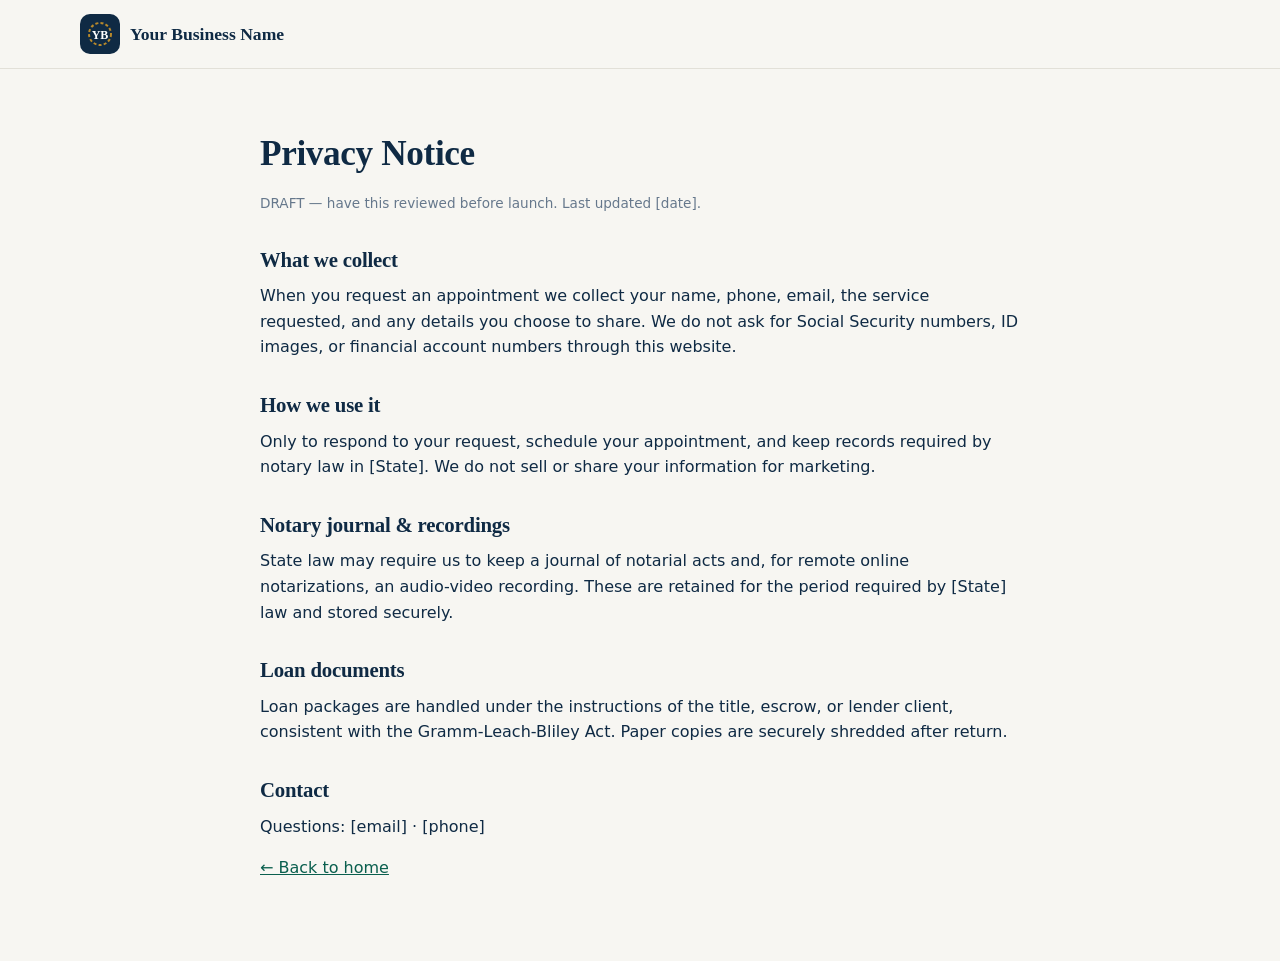
==== privacy.html @ a5ac2880 "Initial draft: notary, loan signing, and LLC formation site Static site with three service tabs, req" ====
<!doctype html>
<html lang="en">
<head>
  <meta charset="utf-8">
  <meta name="viewport" content="width=device-width, initial-scale=1">
  <meta http-equiv="Content-Security-Policy" content="default-src 'self'; script-src 'self'; style-src 'self' https://fonts.googleapis.com; font-src https://fonts.gstatic.com; img-src 'self' data:; base-uri 'self'; object-src 'none'; upgrade-insecure-requests">
  <meta name="referrer" content="strict-origin-when-cross-origin">
  <title>Privacy Notice | Your Business Name</title>
  <link rel="icon" href="assets/logo-mark.svg" type="image/svg+xml">
  <link rel="stylesheet" href="https://fonts.googleapis.com/css2?family=IBM+Plex+Sans:wght@400;500;600&family=IBM+Plex+Serif:wght@500;600&display=swap">
  <link rel="stylesheet" href="css/styles.css">
</head>
<body>
  <header class="site-header">
    <div class="container header-inner">
      <a class="brand" href="./"><img src="assets/logo-placeholder.svg" alt="" width="40" height="40"><span class="brand-name">Your Business Name</span></a>
    </div>
  </header>
  <main class="container page">
    <h1>Privacy Notice</h1>
    <p class="fine">DRAFT — have this reviewed before launch. Last updated [date].</p>
    <h2>What we collect</h2>
    <p>When you request an appointment we collect your name, phone, email, the service requested, and any details you choose to share. We do not ask for Social Security numbers, ID images, or financial account numbers through this website.</p>
    <h2>How we use it</h2>
    <p>Only to respond to your request, schedule your appointment, and keep records required by notary law in [State]. We do not sell or share your information for marketing.</p>
    <h2>Notary journal &amp; recordings</h2>
    <p>State law may require us to keep a journal of notarial acts and, for remote online notarizations, an audio-video recording. These are retained for the period required by [State] law and stored securely.</p>
    <h2>Loan documents</h2>
    <p>Loan packages are handled under the instructions of the title, escrow, or lender client, consistent with the Gramm-Leach-Bliley Act. Paper copies are securely shredded after return.</p>
    <h2>Contact</h2>
    <p>Questions: [email] · [phone]</p>
    <p><a href="./">← Back to home</a></p>
  </main>
</body>
</html>
---- css/styles.css ----
/* ==========================================================
   Design tokens — update these when the final logo/brand colors arrive
   ========================================================== */
:root {
  --ink: #0f2a44;          /* deep navy: trust, finance */
  --ink-soft: #3d5168;
  --muted: #66788c;
  --accent: #0e7c66;       /* evergreen: action, approval */
  --accent-dark: #0a5f4e;
  --gold: #b8892b;         /* seal accent, used sparingly */
  --bg: #f7f6f2;
  --surface: #ffffff;
  --line: #e2e0d8;
  --tint: #eef3f1;
  --radius: 14px;
  --shadow: 0 1px 2px rgba(15, 42, 68, .06), 0 8px 24px rgba(15, 42, 68, .06);
  --font-sans: "IBM Plex Sans", system-ui, -apple-system, "Segoe UI", sans-serif;
  --font-serif: "IBM Plex Serif", Georgia, serif;
}

*, *::before, *::after { box-sizing: border-box; }
html { scroll-behavior: smooth; -webkit-text-size-adjust: 100%; }
@media (prefers-reduced-motion: reduce) { html { scroll-behavior: auto; } * { transition: none !important; } }

body {
  margin: 0;
  font-family: var(--font-sans);
  font-size: 1rem;
  line-height: 1.6;
  color: var(--ink);
  background: var(--bg);
}
h1, h2, h3, h4 { font-family: var(--font-serif); font-weight: 600; line-height: 1.2; margin: 0 0 .5em; letter-spacing: -.01em; }
p { margin: 0 0 1em; }
a { color: var(--accent-dark); }
img, svg { display: block; }

.container { width: min(1120px, 100% - 32px); margin-inline: auto; }
.visually-hidden { position: absolute !important; width: 1px; height: 1px; overflow: hidden; clip: rect(0 0 0 0); white-space: nowrap; }
.skip-link { position: absolute; left: 16px; top: -48px; background: var(--ink); color: #fff; padding: 8px 14px; border-radius: 8px; z-index: 100; }
.skip-link:focus { top: 12px; }
:focus-visible { outline: 3px solid var(--gold); outline-offset: 2px; }

/* ---------- Buttons ---------- */
.btn {
  display: inline-flex; align-items: center; justify-content: center; gap: 8px;
  padding: 12px 22px; border-radius: 999px; border: 1px solid var(--accent);
  background: var(--accent); color: #fff; font: 600 .95rem/1 var(--font-sans);
  text-decoration: none; cursor: pointer; transition: background .15s, transform .15s;
  white-space: nowrap;
}
.btn:hover { background: var(--accent-dark); }
.btn:active { transform: translateY(1px); }
.btn-ghost { background: transparent; color: #fff; border-color: rgba(255,255,255,.4); }
.btn-ghost:hover { background: rgba(255,255,255,.1); }
.btn-small { padding: 8px 16px; font-size: .875rem; }
.btn-block { width: 100%; }

/* ---------- Header ---------- */
.site-header { position: sticky; top: 0; z-index: 50; background: rgba(247,246,242,.92); backdrop-filter: blur(8px); border-bottom: 1px solid var(--line); }
.header-inner { display: flex; align-items: center; justify-content: space-between; height: 68px; gap: 16px; }
.brand { display: flex; align-items: center; gap: 10px; text-decoration: none; color: var(--ink); }
.brand-name { font-family: var(--font-serif); font-weight: 600; font-size: 1.1rem; margin: 0; }
.header-nav { display: flex; align-items: center; gap: 22px; }
.header-nav a:not(.btn) { color: var(--ink-soft); text-decoration: none; font-weight: 500; font-size: .95rem; }
.header-nav a:not(.btn):hover { color: var(--ink); }

/* ---------- Hero ---------- */
.hero {
  background:
    radial-gradient(900px 400px at 85% -10%, rgba(14,124,102,.35), transparent 60%),
    linear-gradient(160deg, #0f2a44 0%, #12334f 60%, #0d2438 100%);
  color: #fff; padding: 88px 0 120px;
}
.hero-inner { max-width: 760px; }
.eyebrow { text-transform: uppercase; letter-spacing: .14em; font-size: .78rem; font-weight: 600; color: #cfe3dc; }
.hero h1 { font-size: clamp(2.1rem, 5vw, 3.4rem); color: #fff; }
.lede { font-size: 1.15rem; color: #d6dee7; max-width: 600px; }
.hero-actions { display: flex; flex-wrap: wrap; gap: 12px; margin: 28px 0 36px; }
.trust-row { list-style: none; padding: 0; margin: 0; display: flex; flex-wrap: wrap; gap: 10px 26px; font-size: .9rem; color: #c3cfdb; }
.trust-row li { display: flex; align-items: center; gap: 8px; }
.dot { width: 8px; height: 8px; border-radius: 50%; background: var(--gold); }

/* ---------- Tabs ---------- */
.services { margin-top: -64px; padding-bottom: 72px; }
.tabs {
  display: grid; grid-template-columns: repeat(3, 1fr); gap: 6px;
  background: var(--surface); padding: 6px; border-radius: 16px; box-shadow: var(--shadow);
  border: 1px solid var(--line);
}
.tab {
  display: flex; align-items: center; justify-content: center; gap: 10px;
  padding: 16px 12px; border: 0; border-radius: 11px; background: transparent;
  font: 600 1rem var(--font-sans); color: var(--ink-soft); cursor: pointer;
  transition: background .15s, color .15s;
}
.tab svg { width: 22px; height: 22px; fill: none; stroke: currentColor; stroke-width: 1.8; stroke-linecap: round; stroke-linejoin: round; flex-shrink: 0; }
.tab:hover { background: var(--tint); color: var(--ink); }
.tab[aria-selected="true"] { background: var(--ink); color: #fff; }

.panel { margin-top: 28px; background: var(--surface); border: 1px solid var(--line); border-radius: var(--radius); padding: clamp(22px, 4vw, 44px); box-shadow: var(--shadow); }
.panel:focus-visible { outline-offset: 4px; }
.panel-head { display: flex; justify-content: space-between; align-items: flex-start; gap: 24px; margin-bottom: 32px; }
.panel-head h3 { font-size: clamp(1.5rem, 3vw, 2rem); }
.panel-head p { color: var(--ink-soft); max-width: 640px; margin: 0; }

/* ---------- Cards ---------- */
.cards { display: grid; grid-template-columns: repeat(3, 1fr); gap: 18px; margin-bottom: 36px; }
.card { border: 1px solid var(--line); border-radius: 12px; padding: 22px; background: #fcfcfa; }
.card h4 { font-size: 1.15rem; }
.card p { color: var(--ink-soft); font-size: .95rem; }
.card ul, .checks { list-style: none; padding: 0; margin: 0; }
.card li, .checks li { position: relative; padding-left: 24px; margin: 6px 0; font-size: .95rem; }
.card li::before, .checks li::before {
  content: ""; position: absolute; left: 2px; top: .5em; width: 12px; height: 7px;
  border-left: 2px solid var(--accent); border-bottom: 2px solid var(--accent); transform: rotate(-45deg);
}
.card-featured { border: 2px solid var(--accent); background: var(--surface); box-shadow: var(--shadow); }
.tier { font: 600 1.05rem var(--font-serif); color: var(--ink); display: flex; align-items: center; gap: 8px; }
.badge { font: 600 .7rem var(--font-sans); text-transform: uppercase; letter-spacing: .08em; background: var(--tint); color: var(--accent-dark); padding: 3px 8px; border-radius: 999px; }
.price { font: 600 2rem var(--font-serif); color: var(--ink) !important; margin-bottom: 14px; }
.price span { font: 400 .9rem var(--font-sans); color: var(--muted); }

/* ---------- Split / steps / pricing ---------- */
.split { display: grid; grid-template-columns: 1fr 1fr; gap: 28px; margin-bottom: 28px; }
.section-label { font: 600 .78rem var(--font-sans); text-transform: uppercase; letter-spacing: .12em; color: var(--muted); margin-bottom: 14px; }
.steps { counter-reset: s; list-style: none; padding: 0; margin: 0; }
.steps li { counter-increment: s; position: relative; padding: 0 0 16px 44px; }
.steps li::before {
  content: counter(s); position: absolute; left: 0; top: -2px; width: 30px; height: 30px; border-radius: 50%;
  background: var(--tint); color: var(--accent-dark); font-weight: 600; display: grid; place-items: center; font-size: .9rem;
}
.pricing, .callout { background: var(--tint); border-radius: 12px; padding: 22px; }
.callout { background: #fbf6ea; border: 1px solid #efe1bf; }
.callout p { margin: 0; color: var(--ink-soft); font-size: .95rem; }
.pricing dl { margin: 0 0 12px; }
.pricing dl div { display: flex; justify-content: space-between; gap: 12px; padding: 9px 0; border-bottom: 1px dashed #c9d6d1; }
.pricing dt { color: var(--ink-soft); }
.pricing dd { margin: 0; font-weight: 600; font-variant-numeric: tabular-nums; text-align: right; }
.fine { font-size: .85rem; color: var(--muted); margin: 0; }

/* ---------- FAQ ---------- */
.faq { border-top: 1px solid var(--line); padding: 14px 0; }
.faq summary { cursor: pointer; font-weight: 600; list-style: none; display: flex; justify-content: space-between; gap: 12px; }
.faq summary::-webkit-details-marker { display: none; }
.faq summary::after { content: "+"; color: var(--accent); font-size: 1.3rem; line-height: 1; }
.faq[open] summary::after { content: "–"; }
.faq p { margin: 10px 0 0; color: var(--ink-soft); }

/* ---------- Request form ---------- */
.request { background: var(--surface); border-top: 1px solid var(--line); padding: 80px 0; }
.request-inner { display: grid; grid-template-columns: 1fr 1.1fr; gap: 56px; align-items: start; }
.request h2 { font-size: clamp(1.7rem, 3vw, 2.3rem); }
.request-inner > div > p { color: var(--ink-soft); }
.security-note { display: flex; gap: 14px; background: var(--tint); border-radius: 12px; padding: 18px; margin-top: 24px; }
.security-note svg { width: 26px; height: 26px; flex-shrink: 0; fill: none; stroke: var(--accent); stroke-width: 1.8; stroke-linejoin: round; }
.security-note p { margin: 0; font-size: .92rem; color: var(--ink-soft); }

.form { background: var(--bg); border: 1px solid var(--line); border-radius: var(--radius); padding: clamp(20px, 4vw, 32px); }
.field { display: flex; flex-direction: column; gap: 6px; margin-bottom: 16px; min-width: 0; }
.field-row { display: grid; grid-template-columns: 1fr 1fr; gap: 14px; }
.field label { font-weight: 600; font-size: .9rem; }
.optional { font-weight: 400; color: var(--muted); }
input, select, textarea {
  font: inherit; color: var(--ink); background: var(--surface); width: 100%;
  border: 1px solid #cfd5dc; border-radius: 10px; padding: 11px 13px;
}
input:focus, select:focus, textarea:focus { outline: none; border-color: var(--accent); box-shadow: 0 0 0 3px rgba(14,124,102,.18); }
input[aria-invalid="true"], select[aria-invalid="true"] { border-color: #b3261e; }
.consent { display: flex; gap: 10px; align-items: flex-start; font-size: .9rem; color: var(--ink-soft); margin: 4px 0 18px; }
.consent input { width: 18px; height: 18px; margin-top: 3px; flex-shrink: 0; accent-color: var(--accent); }
.hp { position: absolute; left: -9999px; width: 1px; height: 1px; overflow: hidden; }
.form-status { margin: 12px 0 0; font-size: .92rem; min-height: 1.4em; }
.form-status.is-error { color: #b3261e; }
.form-status.is-ok { color: var(--accent-dark); }

/* ---------- Footer ---------- */
.site-footer { background: var(--ink); color: #c3cfdb; padding: 44px 0; }
.site-footer .brand-name { color: #fff; margin-bottom: 6px; }
.site-footer .fine { color: #9fb0c2; }
.site-footer a { color: #cfe3dc; }
.footer-inner { display: grid; grid-template-columns: 1fr 2fr 1fr; gap: 28px; align-items: start; }

/* ---------- Simple content pages ---------- */
.page { padding: 64px 0; max-width: 760px; }
.page h1 { font-size: 2.2rem; }
.page h2 { font-size: 1.3rem; margin-top: 1.6em; }

/* ---------- Responsive ---------- */
@media (max-width: 900px) {
  .cards, .split, .request-inner, .footer-inner { grid-template-columns: 1fr; }
  .request-inner { gap: 32px; }
  .panel-head { flex-direction: column; }
}
@media (max-width: 640px) {
  .header-nav a:not(.btn) { display: none; }
  .hero { padding: 56px 0 100px; }
  .tab { flex-direction: column; gap: 6px; padding: 12px 6px; font-size: .82rem; text-align: center; }
  .field-row { grid-template-columns: 1fr; gap: 0; }
  .brand { min-width: 0; }
  .brand-name { font-size: 1rem; white-space: nowrap; overflow: hidden; text-overflow: ellipsis; }
  .header-nav .btn-small { padding: 8px 12px; font-size: .8rem; }
}
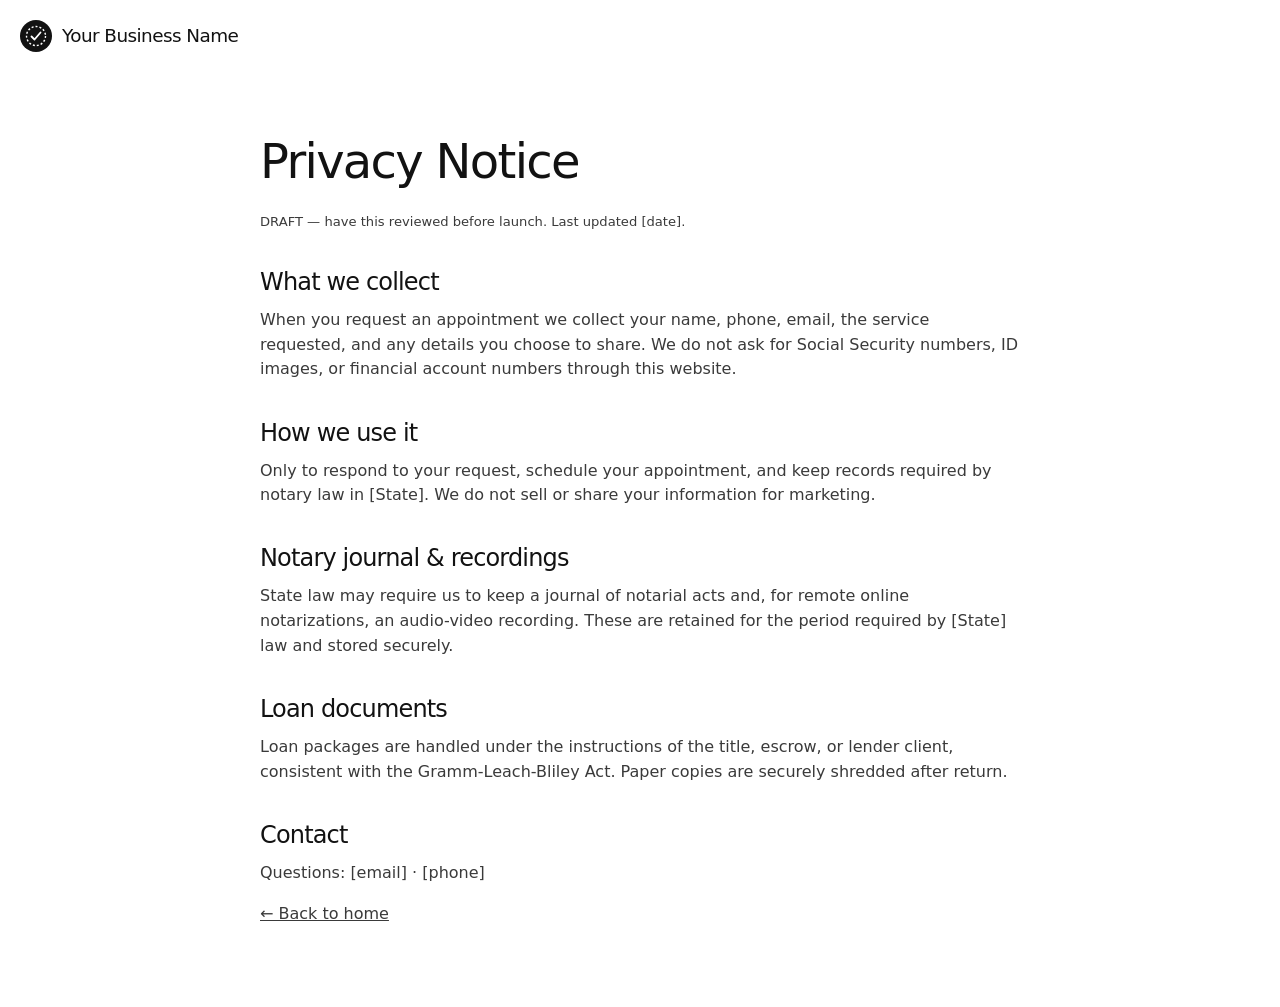
==== commit e00fcb7a: "Redesign: minimal fintech look with gradient hero White canvas, Geist type with tight tracking, soft" ====
--- a/privacy.html
+++ b/privacy.html
@@ -7,13 +7,13 @@
   <meta name="referrer" content="strict-origin-when-cross-origin">
   <title>Privacy Notice | Your Business Name</title>
   <link rel="icon" href="assets/logo-mark.svg" type="image/svg+xml">
-  <link rel="stylesheet" href="https://fonts.googleapis.com/css2?family=IBM+Plex+Sans:wght@400;500;600&family=IBM+Plex+Serif:wght@500;600&display=swap">
+  <link rel="stylesheet" href="https://fonts.googleapis.com/css2?family=Geist:wght@300;400;500;600&display=swap">
   <link rel="stylesheet" href="css/styles.css">
 </head>
 <body>
   <header class="site-header">
     <div class="container header-inner">
-      <a class="brand" href="./"><img src="assets/logo-placeholder.svg" alt="" width="40" height="40"><span class="brand-name">Your Business Name</span></a>
+      <a class="brand" href="./"><img src="assets/logo-placeholder.svg" alt="" width="32" height="32"><span class="brand-name">Your Business Name</span></a>
     </div>
   </header>
   <main class="container page">
--- a/css/styles.css
+++ b/css/styles.css
@@ -1,203 +1,260 @@
 /* ==========================================================
-   Design tokens — update these when the final logo/brand colors arrive
+   Design tokens — update when the final logo/brand colors arrive.
+   Direction: white canvas, near-black type, one soft gradient as the
+   only color moment (evergreen → teal → gold → sky).
    ========================================================== */
 :root {
-  --ink: #0f2a44;          /* deep navy: trust, finance */
-  --ink-soft: #3d5168;
-  --muted: #66788c;
-  --accent: #0e7c66;       /* evergreen: action, approval */
-  --accent-dark: #0a5f4e;
-  --gold: #b8892b;         /* seal accent, used sparingly */
-  --bg: #f7f6f2;
-  --surface: #ffffff;
-  --line: #e2e0d8;
-  --tint: #eef3f1;
-  --radius: 14px;
-  --shadow: 0 1px 2px rgba(15, 42, 68, .06), 0 8px 24px rgba(15, 42, 68, .06);
-  --font-sans: "IBM Plex Sans", system-ui, -apple-system, "Segoe UI", sans-serif;
-  --font-serif: "IBM Plex Serif", Georgia, serif;
+  --ink: #121212;
+  --ink-2: #3a3a3a;
+  --muted: #6f6f6f;
+  --line: #e6e6e3;
+  --bg: #ffffff;
+  --surface: #f3f3f1;
+  --surface-2: #ebebe8;
+
+  --g1: #0f6b57;   /* evergreen */
+  --g2: #2bb3a3;   /* teal */
+  --g3: #f1c27d;   /* soft gold (seal) */
+  --g4: #9cc7f2;   /* sky */
+  --accent: #0f6b57;
+
+  --r-sm: 12px;
+  --r: 20px;
+  --r-lg: 28px;
+  --font: "Geist", system-ui, -apple-system, "Segoe UI", sans-serif;
 }
 
 *, *::before, *::after { box-sizing: border-box; }
 html { scroll-behavior: smooth; -webkit-text-size-adjust: 100%; }
-@media (prefers-reduced-motion: reduce) { html { scroll-behavior: auto; } * { transition: none !important; } }
+@media (prefers-reduced-motion: reduce) { html { scroll-behavior: auto; } *, *::before, *::after { transition: none !important; animation: none !important; } }
 
 body {
   margin: 0;
-  font-family: var(--font-sans);
+  font-family: var(--font);
   font-size: 1rem;
-  line-height: 1.6;
+  line-height: 1.55;
   color: var(--ink);
   background: var(--bg);
-}
-h1, h2, h3, h4 { font-family: var(--font-serif); font-weight: 600; line-height: 1.2; margin: 0 0 .5em; letter-spacing: -.01em; }
+  font-feature-settings: "tnum" 1;
+  -webkit-font-smoothing: antialiased;
+}
+h1, h2, h3, h4 { font-weight: 400; line-height: 1.08; margin: 0 0 .5em; letter-spacing: -0.035em; }
 p { margin: 0 0 1em; }
-a { color: var(--accent-dark); }
+a { color: inherit; }
 img, svg { display: block; }
 
-.container { width: min(1120px, 100% - 32px); margin-inline: auto; }
+.container { width: min(1240px, 100% - 40px); margin-inline: auto; }
 .visually-hidden { position: absolute !important; width: 1px; height: 1px; overflow: hidden; clip: rect(0 0 0 0); white-space: nowrap; }
-.skip-link { position: absolute; left: 16px; top: -48px; background: var(--ink); color: #fff; padding: 8px 14px; border-radius: 8px; z-index: 100; }
+.skip-link { position: absolute; left: 16px; top: -48px; background: var(--ink); color: #fff; padding: 8px 14px; border-radius: 999px; z-index: 100; }
 .skip-link:focus { top: 12px; }
-:focus-visible { outline: 3px solid var(--gold); outline-offset: 2px; }
+:focus-visible { outline: 2px solid var(--ink); outline-offset: 3px; }
+
+.label { font-size: .95rem; color: var(--muted); margin-bottom: 14px; letter-spacing: -0.01em; }
+.fine { font-size: .82rem; color: var(--muted); margin: 0; line-height: 1.5; }
 
 /* ---------- Buttons ---------- */
 .btn {
   display: inline-flex; align-items: center; justify-content: center; gap: 8px;
-  padding: 12px 22px; border-radius: 999px; border: 1px solid var(--accent);
-  background: var(--accent); color: #fff; font: 600 .95rem/1 var(--font-sans);
-  text-decoration: none; cursor: pointer; transition: background .15s, transform .15s;
-  white-space: nowrap;
-}
-.btn:hover { background: var(--accent-dark); }
-.btn:active { transform: translateY(1px); }
-.btn-ghost { background: transparent; color: #fff; border-color: rgba(255,255,255,.4); }
-.btn-ghost:hover { background: rgba(255,255,255,.1); }
-.btn-small { padding: 8px 16px; font-size: .875rem; }
+  padding: 14px 22px; border-radius: 999px; border: 1px solid var(--ink);
+  font: 500 .95rem/1 var(--font); letter-spacing: -0.01em;
+  text-decoration: none; cursor: pointer; white-space: nowrap;
+  transition: background .2s, color .2s, gap .2s;
+}
+.btn-dark { background: var(--ink); color: #fff; }
+.btn-dark:hover { background: #2a2a2a; gap: 12px; }
+.btn-outline { background: transparent; color: var(--ink); }
+.btn-outline:hover { background: var(--ink); color: #fff; }
+.btn-small { padding: 10px 16px; font-size: .875rem; }
 .btn-block { width: 100%; }
+.chev { width: 14px; height: 14px; fill: none; stroke: currentColor; stroke-width: 2; stroke-linecap: round; stroke-linejoin: round; }
 
 /* ---------- Header ---------- */
-.site-header { position: sticky; top: 0; z-index: 50; background: rgba(247,246,242,.92); backdrop-filter: blur(8px); border-bottom: 1px solid var(--line); }
-.header-inner { display: flex; align-items: center; justify-content: space-between; height: 68px; gap: 16px; }
-.brand { display: flex; align-items: center; gap: 10px; text-decoration: none; color: var(--ink); }
-.brand-name { font-family: var(--font-serif); font-weight: 600; font-size: 1.1rem; margin: 0; }
-.header-nav { display: flex; align-items: center; gap: 22px; }
-.header-nav a:not(.btn) { color: var(--ink-soft); text-decoration: none; font-weight: 500; font-size: .95rem; }
-.header-nav a:not(.btn):hover { color: var(--ink); }
+.site-header { position: sticky; top: 0; z-index: 50; background: rgba(255,255,255,.88); backdrop-filter: saturate(1.4) blur(12px); }
+.header-inner { display: flex; align-items: center; justify-content: space-between; height: 72px; gap: 16px; }
+.brand { display: flex; align-items: center; gap: 10px; text-decoration: none; min-width: 0; }
+.brand-name { font-weight: 500; font-size: 1.15rem; letter-spacing: -0.03em; white-space: nowrap; overflow: hidden; text-overflow: ellipsis; }
+.header-nav { display: flex; align-items: center; gap: 28px; }
+.header-nav a:not(.btn) { text-decoration: none; font-size: .92rem; font-weight: 500; color: var(--ink); position: relative; }
+.header-nav a:not(.btn)::after { content: ""; position: absolute; left: 0; right: 100%; bottom: -4px; height: 1px; background: currentColor; transition: right .25s; }
+.header-nav a:not(.btn):hover::after { right: 0; }
+
+/* ---------- Gradient blobs (shared by hero + CTA card) ---------- */
+.hero-visual, .request-card { position: relative; overflow: hidden; isolation: isolate; }
+.blob { position: absolute; border-radius: 50%; filter: blur(60px); z-index: -1; }
+.b1 { width: 70%; height: 140%; left: -15%; top: -30%; background: var(--g1); }
+.b2 { width: 55%; height: 120%; left: 30%; top: -50%; background: var(--g2); }
+.b3 { width: 45%; height: 90%; right: -8%; top: -20%; background: var(--g3); }
+.b4 { width: 50%; height: 80%; right: 10%; bottom: -45%; background: var(--g4); }
+@keyframes drift { 50% { transform: translate(4%, 6%) scale(1.06); } }
+.hero-visual .blob { animation: drift 16s ease-in-out infinite; }
+.hero-visual .b2 { animation-duration: 20s; animation-direction: reverse; }
+.hero-visual .b3 { animation-duration: 18s; }
 
 /* ---------- Hero ---------- */
-.hero {
-  background:
-    radial-gradient(900px 400px at 85% -10%, rgba(14,124,102,.35), transparent 60%),
-    linear-gradient(160deg, #0f2a44 0%, #12334f 60%, #0d2438 100%);
-  color: #fff; padding: 88px 0 120px;
-}
-.hero-inner { max-width: 760px; }
-.eyebrow { text-transform: uppercase; letter-spacing: .14em; font-size: .78rem; font-weight: 600; color: #cfe3dc; }
-.hero h1 { font-size: clamp(2.1rem, 5vw, 3.4rem); color: #fff; }
-.lede { font-size: 1.15rem; color: #d6dee7; max-width: 600px; }
-.hero-actions { display: flex; flex-wrap: wrap; gap: 12px; margin: 28px 0 36px; }
-.trust-row { list-style: none; padding: 0; margin: 0; display: flex; flex-wrap: wrap; gap: 10px 26px; font-size: .9rem; color: #c3cfdb; }
-.trust-row li { display: flex; align-items: center; gap: 8px; }
-.dot { width: 8px; height: 8px; border-radius: 50%; background: var(--gold); }
-
-/* ---------- Tabs ---------- */
-.services { margin-top: -64px; padding-bottom: 72px; }
+.hero { padding: 8px 0 72px; }
+.hero-visual { height: clamp(260px, 42vh, 440px); border-radius: var(--r-lg); background: #1d8a77; }
+.hero-seal { position: absolute; right: 5%; bottom: 10%; width: clamp(90px, 12vw, 150px); opacity: .9; }
+.hero-seal svg { width: 100%; height: auto; fill: none; stroke: rgba(255,255,255,.85); stroke-width: 1.5; stroke-linecap: round; stroke-linejoin: round; }
+.hero-seal circle:first-child { stroke-dasharray: 3 5; }
+.hero-copy { display: grid; grid-template-columns: 1.5fr 1fr; gap: 48px; align-items: end; margin-top: 48px; }
+.hero h1 { font-size: clamp(2.4rem, 5.6vw, 4.6rem); margin: 0; }
+.hero-side p { color: var(--ink-2); font-size: 1.05rem; }
+.hero-actions { display: flex; flex-wrap: wrap; gap: 10px; margin-top: 22px; }
+
+/* ---------- Trust strip ---------- */
+.trust { border-block: 1px solid var(--line); }
+.trust-list { list-style: none; margin: 0; padding: 22px 0; display: flex; flex-wrap: wrap; justify-content: space-between; gap: 12px 28px; }
+.trust-list li { font-size: .92rem; color: var(--muted); display: flex; align-items: center; gap: 10px; }
+.trust-list li::before { content: ""; width: 6px; height: 6px; border-radius: 50%; background: var(--g2); }
+
+/* ---------- Section heads ---------- */
+.services { padding: 112px 0 96px; }
+.section-head { margin-bottom: 40px; }
+.section-head h2, .request h2 { font-size: clamp(2rem, 4vw, 3.2rem); margin: 0; }
+
+/* ---------- Tabs (segmented pill control) ---------- */
 .tabs {
-  display: grid; grid-template-columns: repeat(3, 1fr); gap: 6px;
-  background: var(--surface); padding: 6px; border-radius: 16px; box-shadow: var(--shadow);
-  border: 1px solid var(--line);
+  display: inline-grid; grid-auto-flow: column; grid-auto-columns: 1fr; gap: 4px;
+  background: var(--surface); padding: 5px; border-radius: 999px; margin-bottom: 56px;
 }
 .tab {
-  display: flex; align-items: center; justify-content: center; gap: 10px;
-  padding: 16px 12px; border: 0; border-radius: 11px; background: transparent;
-  font: 600 1rem var(--font-sans); color: var(--ink-soft); cursor: pointer;
-  transition: background .15s, color .15s;
-}
-.tab svg { width: 22px; height: 22px; fill: none; stroke: currentColor; stroke-width: 1.8; stroke-linecap: round; stroke-linejoin: round; flex-shrink: 0; }
-.tab:hover { background: var(--tint); color: var(--ink); }
+  padding: 13px 26px; border: 0; border-radius: 999px; background: transparent;
+  font: 500 .98rem var(--font); letter-spacing: -0.01em; color: var(--ink-2); cursor: pointer;
+  transition: background .2s, color .2s; white-space: nowrap;
+}
+.tab:hover { color: var(--ink); background: var(--surface-2); }
 .tab[aria-selected="true"] { background: var(--ink); color: #fff; }
 
-.panel { margin-top: 28px; background: var(--surface); border: 1px solid var(--line); border-radius: var(--radius); padding: clamp(22px, 4vw, 44px); box-shadow: var(--shadow); }
-.panel:focus-visible { outline-offset: 4px; }
-.panel-head { display: flex; justify-content: space-between; align-items: flex-start; gap: 24px; margin-bottom: 32px; }
-.panel-head h3 { font-size: clamp(1.5rem, 3vw, 2rem); }
-.panel-head p { color: var(--ink-soft); max-width: 640px; margin: 0; }
+.panel:focus-visible { outline-offset: 8px; border-radius: 8px; }
+.panel-head { display: grid; grid-template-columns: 1.4fr 1fr; gap: 48px; align-items: end; margin-bottom: 48px; }
+.panel-head h3 { font-size: clamp(1.9rem, 3.6vw, 3rem); margin: 0; }
+.panel-head p { color: var(--ink-2); margin-bottom: 20px; }
 
 /* ---------- Cards ---------- */
-.cards { display: grid; grid-template-columns: repeat(3, 1fr); gap: 18px; margin-bottom: 36px; }
-.card { border: 1px solid var(--line); border-radius: 12px; padding: 22px; background: #fcfcfa; }
-.card h4 { font-size: 1.15rem; }
-.card p { color: var(--ink-soft); font-size: .95rem; }
+.cards { display: grid; grid-template-columns: repeat(3, 1fr); gap: 16px; margin-bottom: 72px; }
+.card {
+  position: relative; overflow: hidden; isolation: isolate;
+  background: var(--surface); border-radius: var(--r); padding: 32px;
+  display: flex; flex-direction: column; min-height: 340px;
+  transition: transform .25s ease;
+}
+.card:hover { transform: translateY(-3px); }
+.card-num { font-size: .85rem; color: var(--muted); margin-bottom: auto; padding-bottom: 48px; }
+.card h4 { font-size: 1.6rem; }
+.card p { color: var(--ink-2); font-size: .95rem; }
 .card ul, .checks { list-style: none; padding: 0; margin: 0; }
-.card li, .checks li { position: relative; padding-left: 24px; margin: 6px 0; font-size: .95rem; }
-.card li::before, .checks li::before {
-  content: ""; position: absolute; left: 2px; top: .5em; width: 12px; height: 7px;
-  border-left: 2px solid var(--accent); border-bottom: 2px solid var(--accent); transform: rotate(-45deg);
-}
-.card-featured { border: 2px solid var(--accent); background: var(--surface); box-shadow: var(--shadow); }
-.tier { font: 600 1.05rem var(--font-serif); color: var(--ink); display: flex; align-items: center; gap: 8px; }
-.badge { font: 600 .7rem var(--font-sans); text-transform: uppercase; letter-spacing: .08em; background: var(--tint); color: var(--accent-dark); padding: 3px 8px; border-radius: 999px; }
-.price { font: 600 2rem var(--font-serif); color: var(--ink) !important; margin-bottom: 14px; }
-.price span { font: 400 .9rem var(--font-sans); color: var(--muted); }
+.card li, .checks li { padding: 9px 0; border-top: 1px solid rgba(0,0,0,.09); font-size: .93rem; }
+.card-grad { color: #fff; background: linear-gradient(135deg, var(--g1) 0%, #1a8f80 45%, var(--g2) 75%, var(--g3) 120%); }
+.card-grad p, .card-grad .card-num, .card-grad .tier { color: rgba(255,255,255,.85); }
+.card-grad li { border-top-color: rgba(255,255,255,.25); }
+.tier { font-size: 1rem; font-weight: 500; color: var(--ink-2); display: flex; align-items: center; gap: 10px; margin-bottom: 40px; }
+.badge { font-size: .72rem; font-weight: 500; background: rgba(255,255,255,.22); color: #fff; padding: 4px 10px; border-radius: 999px; }
+.card .price { font-size: 3rem; letter-spacing: -0.04em; color: inherit !important; line-height: 1; margin-bottom: 28px; }
+.price span { font-size: .9rem; letter-spacing: 0; color: var(--muted); margin-left: 8px; }
+.card-grad .price span { color: rgba(255,255,255,.75); }
 
 /* ---------- Split / steps / pricing ---------- */
-.split { display: grid; grid-template-columns: 1fr 1fr; gap: 28px; margin-bottom: 28px; }
-.section-label { font: 600 .78rem var(--font-sans); text-transform: uppercase; letter-spacing: .12em; color: var(--muted); margin-bottom: 14px; }
+.split { display: grid; grid-template-columns: 1fr 1fr; gap: 64px; margin-bottom: 56px; }
 .steps { counter-reset: s; list-style: none; padding: 0; margin: 0; }
-.steps li { counter-increment: s; position: relative; padding: 0 0 16px 44px; }
-.steps li::before {
-  content: counter(s); position: absolute; left: 0; top: -2px; width: 30px; height: 30px; border-radius: 50%;
-  background: var(--tint); color: var(--accent-dark); font-weight: 600; display: grid; place-items: center; font-size: .9rem;
-}
-.pricing, .callout { background: var(--tint); border-radius: 12px; padding: 22px; }
-.callout { background: #fbf6ea; border: 1px solid #efe1bf; }
-.callout p { margin: 0; color: var(--ink-soft); font-size: .95rem; }
-.pricing dl { margin: 0 0 12px; }
-.pricing dl div { display: flex; justify-content: space-between; gap: 12px; padding: 9px 0; border-bottom: 1px dashed #c9d6d1; }
-.pricing dt { color: var(--ink-soft); }
-.pricing dd { margin: 0; font-weight: 600; font-variant-numeric: tabular-nums; text-align: right; }
-.fine { font-size: .85rem; color: var(--muted); margin: 0; }
+.steps li { counter-increment: s; position: relative; padding: 16px 0 16px 48px; border-top: 1px solid var(--line); }
+.steps li::before { content: "0" counter(s); position: absolute; left: 0; top: 18px; color: var(--muted); font-size: .9rem; }
+.steps strong { font-weight: 500; }
+.checks li { border-top-color: var(--line); padding: 14px 0; }
+.price-list { margin: 0 0 14px; }
+.price-list div { display: flex; justify-content: space-between; gap: 12px; padding: 16px 0; border-top: 1px solid var(--line); }
+.price-list dt { color: var(--ink-2); }
+.price-list dd { margin: 0; font-size: 1.15rem; letter-spacing: -0.02em; text-align: right; }
+.note { background: var(--surface); border-radius: var(--r); padding: 28px; }
+.note p:last-child { margin: 0; color: var(--ink-2); font-size: .95rem; }
 
 /* ---------- FAQ ---------- */
-.faq { border-top: 1px solid var(--line); padding: 14px 0; }
-.faq summary { cursor: pointer; font-weight: 600; list-style: none; display: flex; justify-content: space-between; gap: 12px; }
+.faqs { border-bottom: 1px solid var(--line); }
+.faq { border-top: 1px solid var(--line); }
+.faq summary { cursor: pointer; list-style: none; display: flex; justify-content: space-between; align-items: center; gap: 16px; padding: 22px 0; font-size: 1.15rem; letter-spacing: -0.02em; }
 .faq summary::-webkit-details-marker { display: none; }
-.faq summary::after { content: "+"; color: var(--accent); font-size: 1.3rem; line-height: 1; }
-.faq[open] summary::after { content: "–"; }
-.faq p { margin: 10px 0 0; color: var(--ink-soft); }
-
-/* ---------- Request form ---------- */
-.request { background: var(--surface); border-top: 1px solid var(--line); padding: 80px 0; }
-.request-inner { display: grid; grid-template-columns: 1fr 1.1fr; gap: 56px; align-items: start; }
-.request h2 { font-size: clamp(1.7rem, 3vw, 2.3rem); }
-.request-inner > div > p { color: var(--ink-soft); }
-.security-note { display: flex; gap: 14px; background: var(--tint); border-radius: 12px; padding: 18px; margin-top: 24px; }
-.security-note svg { width: 26px; height: 26px; flex-shrink: 0; fill: none; stroke: var(--accent); stroke-width: 1.8; stroke-linejoin: round; }
-.security-note p { margin: 0; font-size: .92rem; color: var(--ink-soft); }
-
-.form { background: var(--bg); border: 1px solid var(--line); border-radius: var(--radius); padding: clamp(20px, 4vw, 32px); }
-.field { display: flex; flex-direction: column; gap: 6px; margin-bottom: 16px; min-width: 0; }
+.faq summary::after { content: ""; width: 12px; height: 12px; border-right: 1.5px solid var(--ink); border-bottom: 1.5px solid var(--ink); transform: rotate(45deg) translate(-3px, -3px); transition: transform .2s; flex-shrink: 0; }
+.faq[open] summary::after { transform: rotate(-135deg); }
+.faq p { margin: 0 0 22px; color: var(--ink-2); max-width: 760px; }
+
+/* ---------- Principles ---------- */
+.principles { padding: 112px 0; background: var(--surface); }
+.statement { font-size: clamp(1.8rem, 3.6vw, 3rem); max-width: 1000px; margin-bottom: 72px; }
+.principle-grid { display: grid; grid-template-columns: repeat(3, 1fr); gap: 40px; }
+.principle-grid > div { border-top: 1px solid #d6d6d2; padding-top: 22px; }
+.p-num { font-size: .85rem; color: var(--muted); display: block; margin-bottom: 28px; }
+.principle-grid h3 { font-size: 1.5rem; }
+.principle-grid p { color: var(--ink-2); margin: 0; }
+
+/* ---------- Request ---------- */
+.request { padding: 112px 0; }
+.request-inner { display: grid; grid-template-columns: 1fr 1fr; gap: 16px; align-items: stretch; }
+.request-card { border-radius: var(--r-lg); background: #1d8a77; color: #fff; display: flex; min-height: 540px; }
+.request-card .b1 { width: 90%; height: 80%; left: -20%; top: -20%; }
+.request-card .b3 { width: 70%; height: 60%; right: -20%; top: auto; bottom: -10%; }
+.request-card-body { padding: clamp(28px, 4vw, 48px); display: flex; flex-direction: column; }
+.request-card h2 { color: #fff; margin-bottom: 20px; }
+.request-card p { color: rgba(255,255,255,.88); max-width: 440px; }
+.security-note { margin-top: auto; display: flex; gap: 14px; background: rgba(255,255,255,.14); backdrop-filter: blur(8px); border: 1px solid rgba(255,255,255,.25); border-radius: var(--r-sm); padding: 18px; }
+.security-note svg { width: 24px; height: 24px; flex-shrink: 0; fill: none; stroke: #fff; stroke-width: 1.6; stroke-linejoin: round; }
+.security-note p { margin: 0; font-size: .9rem; }
+
+.form { background: var(--surface); border-radius: var(--r-lg); padding: clamp(24px, 4vw, 48px); }
+.field { display: flex; flex-direction: column; gap: 8px; margin-bottom: 18px; min-width: 0; }
 .field-row { display: grid; grid-template-columns: 1fr 1fr; gap: 14px; }
-.field label { font-weight: 600; font-size: .9rem; }
-.optional { font-weight: 400; color: var(--muted); }
+.field label { font-size: .88rem; color: var(--ink-2); }
+.optional { color: var(--muted); }
 input, select, textarea {
-  font: inherit; color: var(--ink); background: var(--surface); width: 100%;
-  border: 1px solid #cfd5dc; border-radius: 10px; padding: 11px 13px;
-}
-input:focus, select:focus, textarea:focus { outline: none; border-color: var(--accent); box-shadow: 0 0 0 3px rgba(14,124,102,.18); }
-input[aria-invalid="true"], select[aria-invalid="true"] { border-color: #b3261e; }
-.consent { display: flex; gap: 10px; align-items: flex-start; font-size: .9rem; color: var(--ink-soft); margin: 4px 0 18px; }
-.consent input { width: 18px; height: 18px; margin-top: 3px; flex-shrink: 0; accent-color: var(--accent); }
+  font: inherit; color: var(--ink); background: var(--bg); width: 100%;
+  border: 1px solid transparent; border-radius: var(--r-sm); padding: 14px 16px;
+  transition: border-color .15s;
+}
+input:hover, select:hover, textarea:hover { border-color: #cfcfcb; }
+input:focus, select:focus, textarea:focus { outline: none; border-color: var(--ink); }
+input[aria-invalid="true"], select[aria-invalid="true"], textarea[aria-invalid="true"] { border-color: #b3261e; }
+.consent { display: flex; gap: 10px; align-items: flex-start; font-size: .88rem; color: var(--ink-2); margin: 6px 0 22px; }
+.consent input { width: 18px; height: 18px; margin-top: 2px; padding: 0; flex-shrink: 0; accent-color: var(--ink); }
 .hp { position: absolute; left: -9999px; width: 1px; height: 1px; overflow: hidden; }
-.form-status { margin: 12px 0 0; font-size: .92rem; min-height: 1.4em; }
+.form-status { margin: 14px 0 0; font-size: .9rem; min-height: 1.4em; }
 .form-status.is-error { color: #b3261e; }
-.form-status.is-ok { color: var(--accent-dark); }
+.form-status.is-ok { color: var(--accent); }
 
 /* ---------- Footer ---------- */
-.site-footer { background: var(--ink); color: #c3cfdb; padding: 44px 0; }
-.site-footer .brand-name { color: #fff; margin-bottom: 6px; }
-.site-footer .fine { color: #9fb0c2; }
-.site-footer a { color: #cfe3dc; }
-.footer-inner { display: grid; grid-template-columns: 1fr 2fr 1fr; gap: 28px; align-items: start; }
+.site-footer { border-top: 1px solid var(--line); padding: 72px 0 40px; }
+.footer-top { display: flex; justify-content: space-between; align-items: flex-end; gap: 32px; flex-wrap: wrap; padding-bottom: 48px; }
+.footer-mark { font-size: clamp(2.2rem, 6vw, 5rem); letter-spacing: -0.05em; line-height: .95; margin: 0; }
+.footer-nav { display: flex; flex-wrap: wrap; gap: 10px 28px; }
+.footer-nav a { text-decoration: none; font-size: .95rem; }
+.footer-nav a:hover { text-decoration: underline; }
+.footer-bottom { display: grid; grid-template-columns: 1fr 2fr auto; gap: 32px; border-top: 1px solid var(--line); padding-top: 24px; }
 
 /* ---------- Simple content pages ---------- */
 .page { padding: 64px 0; max-width: 760px; }
-.page h1 { font-size: 2.2rem; }
-.page h2 { font-size: 1.3rem; margin-top: 1.6em; }
+.page h1 { font-size: 3rem; }
+.page h2 { font-size: 1.5rem; margin-top: 1.6em; }
+.page p { color: var(--ink-2); }
 
 /* ---------- Responsive ---------- */
-@media (max-width: 900px) {
-  .cards, .split, .request-inner, .footer-inner { grid-template-columns: 1fr; }
-  .request-inner { gap: 32px; }
-  .panel-head { flex-direction: column; }
+@media (max-width: 1000px) {
+  .header-nav a:not(.btn) { display: none; }
+  .hero-copy, .panel-head, .split, .request-inner, .principle-grid, .footer-bottom { grid-template-columns: 1fr; }
+  .hero-copy, .panel-head { gap: 24px; }
+  .split { gap: 40px; }
+  .cards { grid-template-columns: 1fr; }
+  .card { min-height: 0; }
+  .card-num, .tier { padding-bottom: 0; margin-bottom: 24px; }
+  .request-card { min-height: 420px; }
 }
 @media (max-width: 640px) {
-  .header-nav a:not(.btn) { display: none; }
-  .hero { padding: 56px 0 100px; }
-  .tab { flex-direction: column; gap: 6px; padding: 12px 6px; font-size: .82rem; text-align: center; }
+  .container { width: calc(100% - 32px); }
+  .header-inner { height: 64px; }
+  .brand-name { font-size: 1rem; }
+  .hero { padding-bottom: 48px; }
+  .hero-copy { margin-top: 32px; }
+  .services, .principles, .request { padding: 72px 0; }
+  .tabs { display: grid; width: 100%; margin-bottom: 40px; }
+  .tab { padding: 12px 6px; font-size: .86rem; }
+  .card { padding: 24px; }
   .field-row { grid-template-columns: 1fr; gap: 0; }
-  .brand { min-width: 0; }
-  .brand-name { font-size: 1rem; white-space: nowrap; overflow: hidden; text-overflow: ellipsis; }
-  .header-nav .btn-small { padding: 8px 12px; font-size: .8rem; }
-}
+  .trust-list { justify-content: flex-start; }
+  .statement { margin-bottom: 48px; }
+}
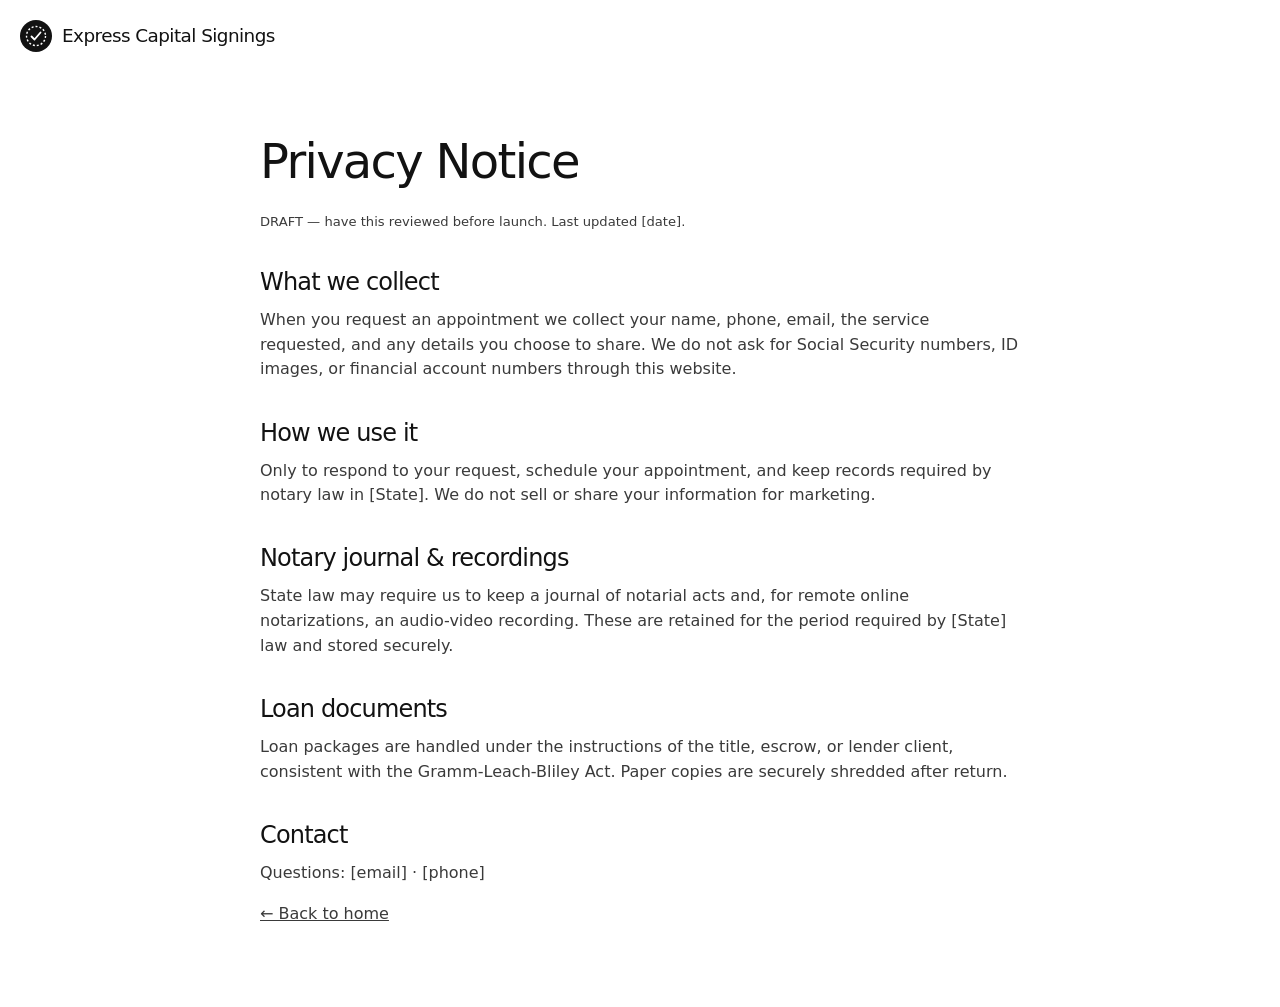
==== commit 7ba9e5fc: "Set business name to Express Capital Signings Co-Authored-By: Claude Opus 5.5 <noreply@anthropic.com" ====
--- a/privacy.html
+++ b/privacy.html
@@ -5,7 +5,7 @@
   <meta name="viewport" content="width=device-width, initial-scale=1">
   <meta http-equiv="Content-Security-Policy" content="default-src 'self'; script-src 'self'; style-src 'self' https://fonts.googleapis.com; font-src https://fonts.gstatic.com; img-src 'self' data:; base-uri 'self'; object-src 'none'; upgrade-insecure-requests">
   <meta name="referrer" content="strict-origin-when-cross-origin">
-  <title>Privacy Notice | Your Business Name</title>
+  <title>Privacy Notice | Express Capital Signings</title>
   <link rel="icon" href="assets/logo-mark.svg" type="image/svg+xml">
   <link rel="stylesheet" href="https://fonts.googleapis.com/css2?family=Geist:wght@300;400;500;600&display=swap">
   <link rel="stylesheet" href="css/styles.css">
@@ -13,7 +13,7 @@
 <body>
   <header class="site-header">
     <div class="container header-inner">
-      <a class="brand" href="./"><img src="assets/logo-placeholder.svg" alt="" width="32" height="32"><span class="brand-name">Your Business Name</span></a>
+      <a class="brand" href="./"><img src="assets/logo-placeholder.svg" alt="" width="32" height="32"><span class="brand-name">Express Capital Signings</span></a>
     </div>
   </header>
   <main class="container page">
--- a/css/styles.css
+++ b/css/styles.css
@@ -132,6 +132,8 @@
 
 /* ---------- Cards ---------- */
 .cards { display: grid; grid-template-columns: repeat(3, 1fr); gap: 16px; margin-bottom: 72px; }
+.cards-1 { grid-template-columns: 1fr; }.cards-1 .card { min-height: 300px; }
+.cards-1 .card p { max-width: 640px; }
 .card {
   position: relative; overflow: hidden; isolation: isolate;
   background: var(--surface); border-radius: var(--r); padding: 32px;
@@ -139,6 +141,41 @@
   transition: transform .25s ease;
 }
 .card:hover { transform: translateY(-3px); }
+
+/* Flip cards (front = service, back = pricing). Both faces share one grid cell,
+   so the card is always as tall as its taller face. */
+.flip { perspective: 1400px; cursor: pointer; transition: transform .25s ease; }
+.flip:hover { transform: translateY(-3px); }
+.flip-inner { display: grid; height: 100%; transform-style: preserve-3d; transition: transform .6s cubic-bezier(.2,.7,.2,1); }
+.flip.is-flipped .flip-inner { transform: rotateY(180deg); }
+.flip .face { grid-area: 1 / 1; backface-visibility: hidden; -webkit-backface-visibility: hidden; }
+.flip .face:hover { transform: none; }
+.flip .face.back, .flip .face.back:hover { transform: rotateY(180deg); }
+.face.back .card-num { padding-bottom: 28px; }
+.flip-btn {
+  align-self: flex-start; margin-top: 24px; display: inline-flex; align-items: center; gap: 8px;
+  background: transparent; color: inherit; border: 1px solid currentColor; border-radius: 999px;
+  padding: 8px 14px; font: 500 .85rem/1 var(--font); cursor: pointer; opacity: .85;
+}
+.flip-btn:hover { opacity: 1; }
+.flip-btn:focus-visible { outline: 2px solid var(--g2); outline-offset: 3px; }
+.flip-btn svg { width: 14px; height: 14px; fill: none; stroke: currentColor; stroke-width: 1.6; stroke-linecap: round; stroke-linejoin: round; }
+.fees { margin: 0; }
+.fees div { display: flex; justify-content: space-between; align-items: baseline; gap: 16px; padding: 10px 0; border-top: 1px solid rgba(0,0,0,.09); font-size: .9rem; }
+.fees dt { min-width: 0; }
+.fees dt small { display: block; font-size: .78rem; opacity: .75; margin-top: 2px; }
+.fees dd { margin: 0; white-space: nowrap; font-weight: 500; font-variant-numeric: tabular-nums; }
+.card-grad .fees div { border-top-color: rgba(255,255,255,.25); }
+.price .price-pre { display: block; margin: 0 0 8px; font-size: .85rem; letter-spacing: 0; }
+.card-grad .price .price-pre { color: rgba(255,255,255,.75); }
+.face.back li { padding: 7px 0; font-size: .88rem; }
+.card .fees-note { font-size: .8rem; color: var(--muted); margin: 14px 0 0; }
+@media (prefers-reduced-motion: reduce) { .flip-inner, .flip { transition: none; } }
+/* Narrow screens: the shorter face would leave a blank gap, so pin its button to the bottom */
+@media (max-width: 1000px) {
+  .flip .flip-btn { margin-top: auto; }
+  .flip .face > :nth-last-child(2) { margin-bottom: 24px; }
+}
 .card-num { font-size: .85rem; color: var(--muted); margin-bottom: auto; padding-bottom: 48px; }
 .card h4 { font-size: 1.6rem; }
 .card p { color: var(--ink-2); font-size: .95rem; }
@@ -186,6 +223,14 @@
 .principle-grid p { color: var(--ink-2); margin: 0; }
 
 /* ---------- Request ---------- */
+/* ---------- Capital consulting ---------- */
+.capital { padding: 112px 0 0; }
+.capital-inner { display: grid; grid-template-columns: 1.4fr 1fr; gap: 48px; align-items: end; padding-bottom: 56px; border-bottom: 1px solid var(--line); }
+.capital-lede { color: var(--ink-2); max-width: 560px; margin: 0; }
+.capital-action { display: flex; flex-direction: column; align-items: flex-start; gap: 12px; }
+.capital-action .btn { margin-bottom: 4px; }
+@media (max-width: 1000px) { .capital-inner { grid-template-columns: 1fr; gap: 28px; } }
+
 .request { padding: 112px 0; }
 .request-inner { display: grid; grid-template-columns: 1fr 1fr; gap: 16px; align-items: stretch; }
 .request-card { border-radius: var(--r-lg); background: #1d8a77; color: #fff; display: flex; min-height: 540px; }
@@ -247,7 +292,7 @@
 @media (max-width: 640px) {
   .container { width: calc(100% - 32px); }
   .header-inner { height: 64px; }
-  .brand-name { font-size: 1rem; }
+  .brand-name { font-size: .92rem; letter-spacing: -0.02em; }
   .hero { padding-bottom: 48px; }
   .hero-copy { margin-top: 32px; }
   .services, .principles, .request { padding: 72px 0; }
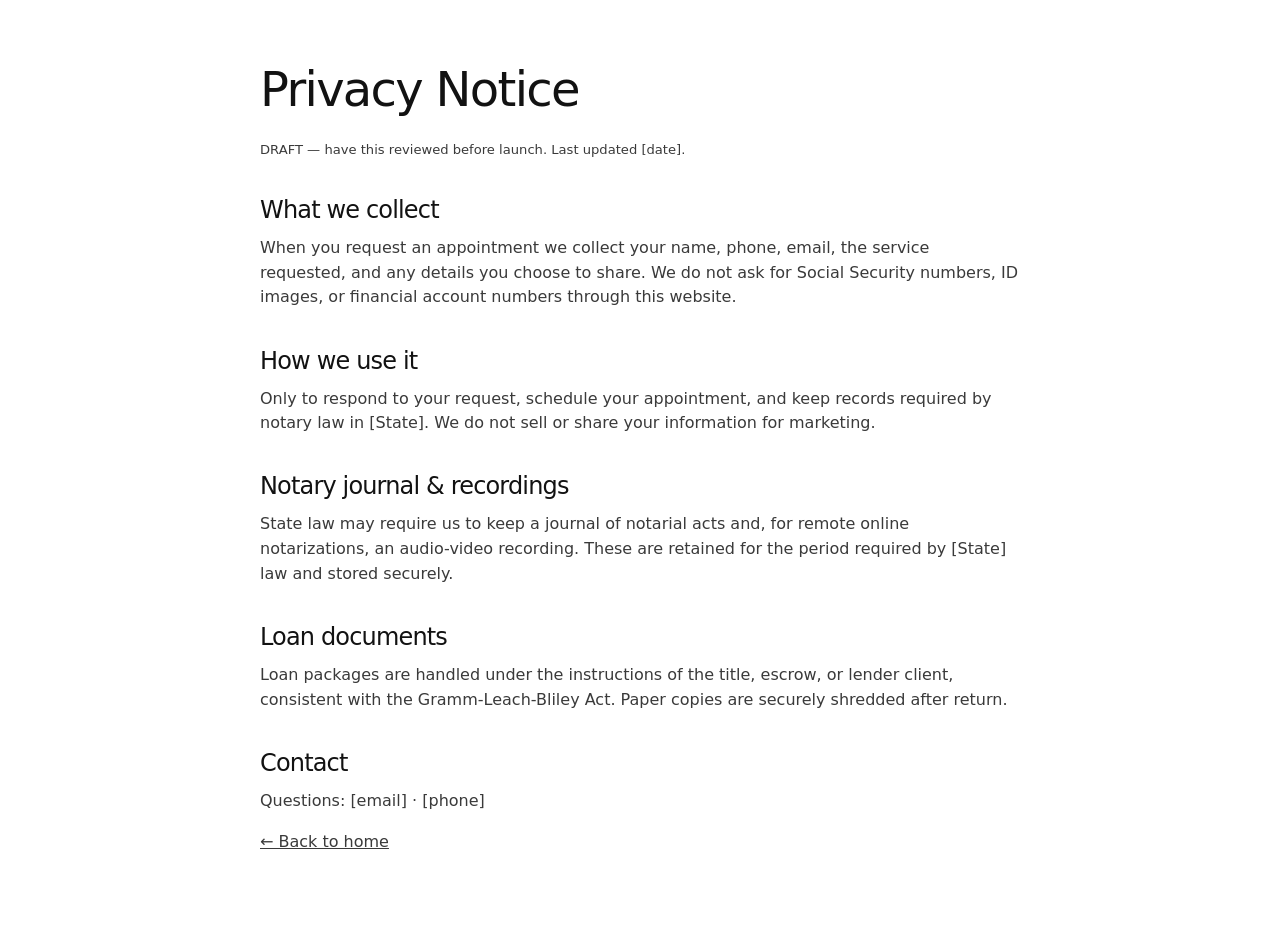
==== commit 327899f0: "Remove header logo icon Co-Authored-By: Claude Opus 5.5 <noreply@anthropic.com>" ====
--- a/privacy.html
+++ b/privacy.html
@@ -13,7 +13,7 @@
 <body>
   <header class="site-header">
     <div class="container header-inner">
-      <a class="brand" href="./"><img src="assets/logo-placeholder.svg" alt="" width="32" height="32"><span class="brand-name">Express Capital Signings</span></a>
+      <a class="brand" href="./"><span class="brand-name">Express Capital Signings</span></a>
     </div>
   </header>
   <main class="container page">
--- a/css/styles.css
+++ b/css/styles.css
@@ -1,7 +1,7 @@
 /* ==========================================================
    Design tokens — update when the final logo/brand colors arrive.
    Direction: white canvas, near-black type, one soft gradient as the
-   only color moment (evergreen → teal → gold → sky).
+   only color moment (deep navy → navy → royal → soft blue).
    ========================================================== */
 :root {
   --ink: #121212;
@@ -12,11 +12,11 @@
   --surface: #f3f3f1;
   --surface-2: #ebebe8;
 
-  --g1: #0f6b57;   /* evergreen */
-  --g2: #2bb3a3;   /* teal */
-  --g3: #f1c27d;   /* soft gold (seal) */
-  --g4: #9cc7f2;   /* sky */
-  --accent: #0f6b57;
+  --g1: #081633;   /* deep navy */
+  --g2: #1b3f80;   /* navy */
+  --g3: #3566b0;   /* royal blue */
+  --g4: #86a9de;   /* soft blue */
+  --accent: #14306b;
 
   --r-sm: 12px;
   --r: 20px;
@@ -69,14 +69,35 @@
 .chev { width: 14px; height: 14px; fill: none; stroke: currentColor; stroke-width: 2; stroke-linecap: round; stroke-linejoin: round; }
 
 /* ---------- Header ---------- */
-.site-header { position: sticky; top: 0; z-index: 50; background: rgba(255,255,255,.88); backdrop-filter: saturate(1.4) blur(12px); }
+/* Header floats over the hero gradient (white text), then turns solid once you scroll past it */
+html { scroll-padding-top: 80px; }
+.site-header { position: fixed; top: 0; left: 0; right: 0; z-index: 50; color: #fff; transition: background .25s, color .25s, box-shadow .25s; }
+.site-header.is-scrolled { background: rgba(255,255,255,.92); backdrop-filter: saturate(1.4) blur(12px); -webkit-backdrop-filter: saturate(1.4) blur(12px); color: var(--ink); box-shadow: 0 1px 0 var(--line, rgba(0,0,0,.08)); }
+.site-header :focus-visible { outline-color: currentColor; }
 .header-inner { display: flex; align-items: center; justify-content: space-between; height: 72px; gap: 16px; }
-.brand { display: flex; align-items: center; gap: 10px; text-decoration: none; min-width: 0; }
+.brand { display: flex; align-items: center; gap: 10px; text-decoration: none; min-width: 0; color: inherit; }
 .brand-name { font-weight: 500; font-size: 1.15rem; letter-spacing: -0.03em; white-space: nowrap; overflow: hidden; text-overflow: ellipsis; }
-.header-nav { display: flex; align-items: center; gap: 28px; }
-.header-nav a:not(.btn) { text-decoration: none; font-size: .92rem; font-weight: 500; color: var(--ink); position: relative; }
-.header-nav a:not(.btn)::after { content: ""; position: absolute; left: 0; right: 100%; bottom: -4px; height: 1px; background: currentColor; transition: right .25s; }
-.header-nav a:not(.btn):hover::after { right: 0; }
+.header-actions { position: relative; display: flex; align-items: center; gap: 10px; flex-shrink: 0; }
+.header-book { background: #fff; color: var(--ink); border-color: #fff; }
+.header-book:hover { gap: 12px; }
+.is-scrolled .header-book { background: var(--ink); color: #fff; border-color: var(--ink); }
+.menu-toggle {
+  width: 44px; height: 44px; display: grid; place-items: center; padding: 0; cursor: pointer;
+  border-radius: 999px; border: 1px solid currentColor; background: transparent; color: inherit;
+}
+.menu-toggle svg { width: 20px; height: 20px; fill: none; stroke: currentColor; stroke-width: 1.6; stroke-linecap: round; }
+.menu-toggle path { transition: transform .2s ease, opacity .2s ease; transform-origin: 12px 12px; }
+.menu-toggle[aria-expanded="true"] .bar1 { transform: translateY(5px) rotate(45deg); }
+.menu-toggle[aria-expanded="true"] .bar2 { opacity: 0; }
+.menu-toggle[aria-expanded="true"] .bar3 { transform: translateY(-5px) rotate(-45deg); }
+.site-menu {
+  position: absolute; top: calc(100% + 12px); right: 0; min-width: 240px;
+  display: flex; flex-direction: column; padding: 8px;
+  background: #fff; color: var(--ink); border-radius: 16px; box-shadow: 0 18px 50px rgba(8,22,51,.22);
+}
+.site-menu[hidden] { display: none; }
+.site-menu a { padding: 12px 14px; border-radius: 10px; text-decoration: none; font-weight: 500; }
+.site-menu a:hover, .site-menu a:focus-visible { background: rgba(18,41,90,.07); outline: none; }
 
 /* ---------- Gradient blobs (shared by hero + CTA card) ---------- */
 .hero-visual, .request-card { position: relative; overflow: hidden; isolation: isolate; }
@@ -91,11 +112,24 @@
 .hero-visual .b3 { animation-duration: 18s; }
 
 /* ---------- Hero ---------- */
-.hero { padding: 8px 0 72px; }
-.hero-visual { height: clamp(260px, 42vh, 440px); border-radius: var(--r-lg); background: #1d8a77; }
-.hero-seal { position: absolute; right: 5%; bottom: 10%; width: clamp(90px, 12vw, 150px); opacity: .9; }
-.hero-seal svg { width: 100%; height: auto; fill: none; stroke: rgba(255,255,255,.85); stroke-width: 1.5; stroke-linecap: round; stroke-linejoin: round; }
-.hero-seal circle:first-child { stroke-dasharray: 3 5; }
+.hero { padding: 0 0 72px; overflow-x: clip; }
+/* Full-bleed: the hero band breaks out of the container to span the viewport */
+.hero-bleed { width: 100vw; margin-inline: calc(50% - 50vw); }
+.hero-visual {
+  height: calc(clamp(260px, 42vh, 440px) + 72px); border-radius: 0;
+  background: linear-gradient(115deg, var(--g1) 0%, #12295a 25%, var(--g2) 45%, var(--g3) 60%, var(--g2) 78%, var(--g1) 100%);
+  background-size: 300% 100%; animation: gradient-pan 22s ease-in-out infinite alternate;
+}
+@keyframes gradient-pan { from { background-position: 0% 50%; } to { background-position: 100% 50%; } }
+/* Flowing wave layers: each SVG holds two wave periods and slides left by half its width, so it loops seamlessly */
+.waves { position: absolute; inset: 0; z-index: -1; overflow: hidden; pointer-events: none; }
+.wave { position: absolute; left: 0; width: 200%; animation: wave-x 26s linear infinite, wave-y 9s ease-in-out infinite alternate; }
+.wave path { fill: currentColor; }
+.w1 { bottom: 14%; height: 72%; color: rgba(53,102,176,.45); filter: blur(10px); mix-blend-mode: screen; }
+.w2 { bottom: 2%; height: 58%; color: rgba(134,169,222,.30); filter: blur(4px); mix-blend-mode: screen; animation-duration: 18s, 7s; animation-direction: reverse, alternate; }
+.w3 { bottom: -10%; height: 46%; color: rgba(8,22,51,.55); filter: blur(2px); animation-duration: 34s, 11s; }
+@keyframes wave-x { from { transform: translateX(0); } to { transform: translateX(-50%); } }
+@keyframes wave-y { from { translate: 0 0; } to { translate: 0 8%; } }
 .hero-copy { display: grid; grid-template-columns: 1.5fr 1fr; gap: 48px; align-items: end; margin-top: 48px; }
 .hero h1 { font-size: clamp(2.4rem, 5.6vw, 4.6rem); margin: 0; }
 .hero-side p { color: var(--ink-2); font-size: 1.05rem; }
@@ -126,14 +160,19 @@
 .tab[aria-selected="true"] { background: var(--ink); color: #fff; }
 
 .panel:focus-visible { outline-offset: 8px; border-radius: 8px; }
-.panel-head { display: grid; grid-template-columns: 1.4fr 1fr; gap: 48px; align-items: end; margin-bottom: 48px; }
-.panel-head h3 { font-size: clamp(1.9rem, 3.6vw, 3rem); margin: 0; }
-.panel-head p { color: var(--ink-2); margin-bottom: 20px; }
+/* Section heading, intro and main action live inside each tab's lead card */
+.card .card-head { font-size: clamp(1.8rem, 3.4vw, 2.8rem); margin: 0 0 12px; max-width: 760px; text-wrap: balance; }
+.card .card-intro { font-size: 1.05rem; max-width: 620px; margin: 0 0 auto; padding-bottom: 48px; }
+.card-actions { display: flex; flex-wrap: wrap; align-items: center; gap: 12px; margin-top: 28px; }
+.card-actions .flip-btn { margin-top: 0; }
+.btn-light { background: #fff; color: var(--ink); border-color: #fff; }
+.btn-light:hover { background: rgba(255,255,255,.88); gap: 12px; }
 
 /* ---------- Cards ---------- */
 .cards { display: grid; grid-template-columns: repeat(3, 1fr); gap: 16px; margin-bottom: 72px; }
 .cards-1 { grid-template-columns: 1fr; }.cards-1 .card { min-height: 300px; }
 .cards-1 .card p { max-width: 640px; }
+.cards-2 { grid-template-columns: repeat(2, 1fr); }
 .card {
   position: relative; overflow: hidden; isolation: isolate;
   background: var(--surface); border-radius: var(--r); padding: 32px;
@@ -158,7 +197,7 @@
   padding: 8px 14px; font: 500 .85rem/1 var(--font); cursor: pointer; opacity: .85;
 }
 .flip-btn:hover { opacity: 1; }
-.flip-btn:focus-visible { outline: 2px solid var(--g2); outline-offset: 3px; }
+.flip-btn:focus-visible { outline: 2px solid #fff; outline-offset: 3px; }
 .flip-btn svg { width: 14px; height: 14px; fill: none; stroke: currentColor; stroke-width: 1.6; stroke-linecap: round; stroke-linejoin: round; }
 .fees { margin: 0; }
 .fees div { display: flex; justify-content: space-between; align-items: baseline; gap: 16px; padding: 10px 0; border-top: 1px solid rgba(0,0,0,.09); font-size: .9rem; }
@@ -173,7 +212,7 @@
 @media (prefers-reduced-motion: reduce) { .flip-inner, .flip { transition: none; } }
 /* Narrow screens: the shorter face would leave a blank gap, so pin its button to the bottom */
 @media (max-width: 1000px) {
-  .flip .flip-btn { margin-top: auto; }
+  .flip .face > .flip-btn, .flip .face > .card-actions { margin-top: auto; }
   .flip .face > :nth-last-child(2) { margin-bottom: 24px; }
 }
 .card-num { font-size: .85rem; color: var(--muted); margin-bottom: auto; padding-bottom: 48px; }
@@ -181,7 +220,7 @@
 .card p { color: var(--ink-2); font-size: .95rem; }
 .card ul, .checks { list-style: none; padding: 0; margin: 0; }
 .card li, .checks li { padding: 9px 0; border-top: 1px solid rgba(0,0,0,.09); font-size: .93rem; }
-.card-grad { color: #fff; background: linear-gradient(135deg, var(--g1) 0%, #1a8f80 45%, var(--g2) 75%, var(--g3) 120%); }
+.card-grad { color: #fff; background: linear-gradient(135deg, var(--g1) 0%, #12295a 45%, var(--g2) 75%, var(--g3) 120%); }
 .card-grad p, .card-grad .card-num, .card-grad .tier { color: rgba(255,255,255,.85); }
 .card-grad li { border-top-color: rgba(255,255,255,.25); }
 .tier { font-size: 1rem; font-weight: 500; color: var(--ink-2); display: flex; align-items: center; gap: 10px; margin-bottom: 40px; }
@@ -233,7 +272,7 @@
 
 .request { padding: 112px 0; }
 .request-inner { display: grid; grid-template-columns: 1fr 1fr; gap: 16px; align-items: stretch; }
-.request-card { border-radius: var(--r-lg); background: #1d8a77; color: #fff; display: flex; min-height: 540px; }
+.request-card { border-radius: var(--r-lg); background: #12295a; color: #fff; display: flex; min-height: 540px; }
 .request-card .b1 { width: 90%; height: 80%; left: -20%; top: -20%; }
 .request-card .b3 { width: 70%; height: 60%; right: -20%; top: auto; bottom: -10%; }
 .request-card-body { padding: clamp(28px, 4vw, 48px); display: flex; flex-direction: column; }
@@ -280,9 +319,8 @@
 
 /* ---------- Responsive ---------- */
 @media (max-width: 1000px) {
-  .header-nav a:not(.btn) { display: none; }
-  .hero-copy, .panel-head, .split, .request-inner, .principle-grid, .footer-bottom { grid-template-columns: 1fr; }
-  .hero-copy, .panel-head { gap: 24px; }
+  .hero-copy, .split, .request-inner, .principle-grid, .footer-bottom { grid-template-columns: 1fr; }
+  .hero-copy { gap: 24px; }
   .split { gap: 40px; }
   .cards { grid-template-columns: 1fr; }
   .card { min-height: 0; }
@@ -293,6 +331,7 @@
   .container { width: calc(100% - 32px); }
   .header-inner { height: 64px; }
   .brand-name { font-size: .92rem; letter-spacing: -0.02em; }
+  .header-book { display: none; }
   .hero { padding-bottom: 48px; }
   .hero-copy { margin-top: 32px; }
   .services, .principles, .request { padding: 72px 0; }
